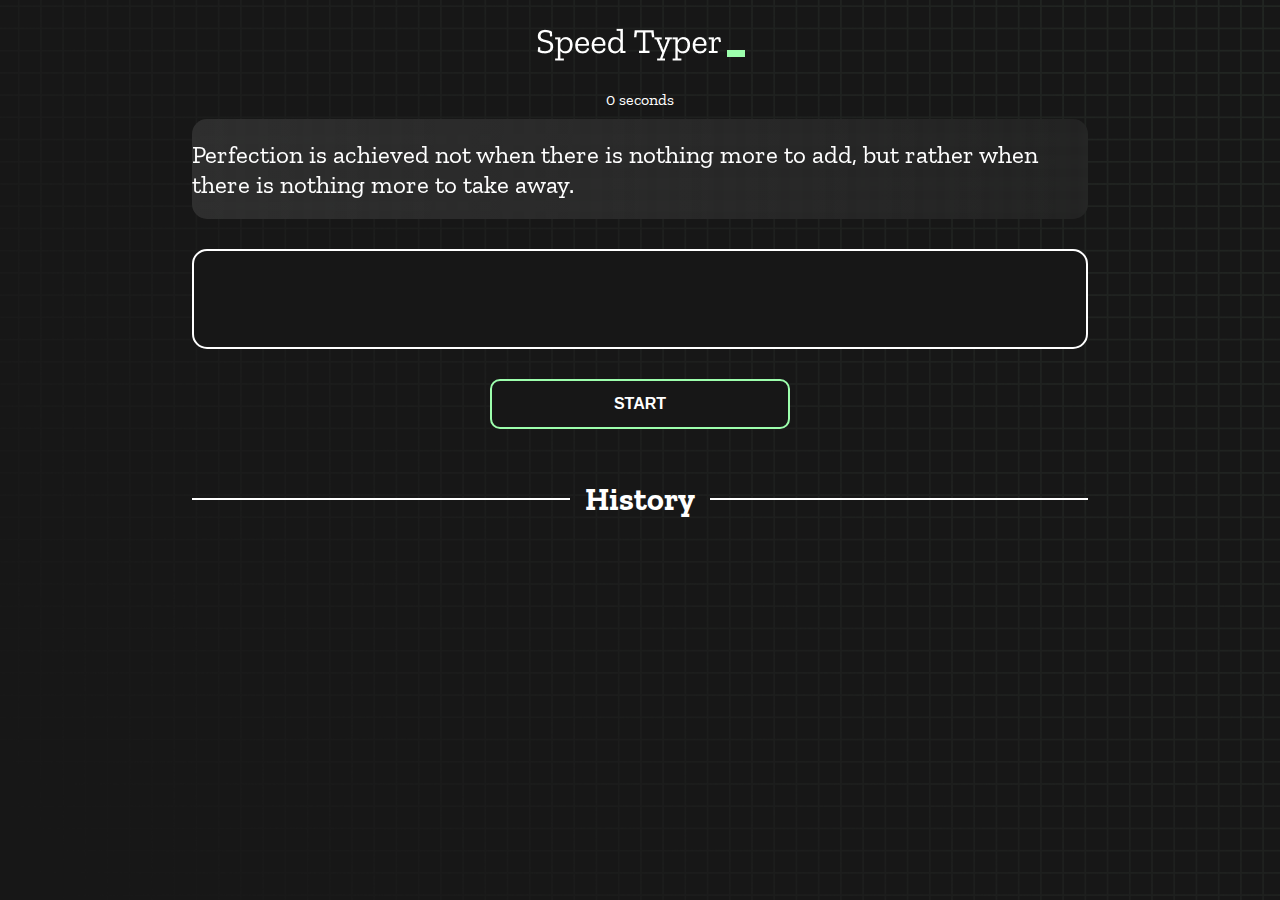
==== index.html @ 99a786cd "Initial commit" ====
<!DOCTYPE html>
<html lang="en">
  <head>
    <meta charset="UTF-8" />
    <meta http-equiv="X-UA-Compatible" content="IE=edge" />
    <meta name="viewport" content="width=device-width, initial-scale=1.0" />
    <title>Speed Monster</title>
    <link rel="stylesheet" href="styles.css" />
    <link rel="preconnect" href="https://fonts.googleapis.com" />
    <link rel="preconnect" href="https://fonts.gstatic.com" crossorigin />
    <link
      href="https://fonts.googleapis.com/css2?family=Zilla+Slab:wght@300;400;500&display=swap"
      rel="stylesheet"
    />
  </head>
  <body>
    <h1 class="title"><img src="./logo.png" /></h1>
    <div id="show-time">0 seconds</div>

    <div class="box-container">
      <div id="question"></div>

      <div id="display" class="inactive"></div>

      <div class="buttons">
        <button id="starts">START</button>
      </div>

      <div class="divider-container">
        <div class="line"></div>
        <h1 class="title2">History</h1>
        <div class="line"></div>
      </div>
      <div id="histories"></div>
    </div>

    <div id="countdown"></div>
    <div id="modal-background" class="hidden"></div>
    <div id="result" class="hidden"></div>

    <script src="./history.js"></script>
    <script src="./script.js"></script>
  </body>
</html>
---- styles.css ----
* {
  padding: 0;
  margin: 0;
  box-sizing: border-box;
}

body {
  background-image: url("./bg.png");
  background-size: cover;
  background-position: left top;
  font-family: "Zilla Slab", serif;
}

.box-container {
  width: 70%;
  margin: 0 auto;
}

#question {
  height: 100px;
  display: flex;
  align-items: center;
  justify-content: center;
  color: white;
  font-size: 25px;
  border-radius: 15px;
  background: rgb(255, 255, 255);
  background: linear-gradient(
    92.49deg,
    rgba(255, 255, 255, 0.1) 0.18%,
    rgba(255, 255, 255, 0.05) 99.85%
  );
  backdrop-filter: blur(5px);
  margin-bottom: 30px;
}

#display {
  height: 100px;
  display: flex;
  flex-wrap: wrap;
  align-items: center;
  padding-left: 5rem;
  color: white;
  font-size: 32px;
  background-color: #171717;
  border: 2px solid #9dffad;
  border-radius: 15px;
}

#countdown {
  position: fixed;
  height: 100vh;
  width: 100vw;
  background-color: rgba(0, 0, 0, 0.8);
  top: 0;
  left: 0;
  display: flex;
  align-items: center;
  justify-content: center;
  font-size: 3rem;
  color: white;
  display: none;
}
#result {
  position: fixed;
  top: 10%; 
  left: 10%;
  transform: translate(-50%, -50%);
  height: 250px;
  width: 400px;
  background-color: #171717;
  border-radius: 15px;
  border: 2px solid #9dffad;
  color: white;
  text-align: center;
  padding: 2rem;
}
#show-time{
  text-align: center;
  color: white;
  margin: 10px 0;
}

.green {
  color: #9dffad;
}
.red {
  color: #eb6565;
}
.bold {
  font-weight: 700;
}
.inactive {
  border: 2px solid white !important;
}
.hidden {
  display: none;
}
.title {
  text-align: center;
  color: white;
  margin: 20px 0;
}

.divider-container {
  height: 80px;
  display: flex;
  justify-content: center;
  align-items: center;
  gap: 15px;
  margin: 0 auto;
}

.line {
  height: 2px;
  background: white;
  width: 100%;
}

.title2 {
  color: white;
  display: block;
}

.buttons {
  display: flex;
  justify-content: center;
  margin: 30px 0;
}
button {
  padding: 10px 20px;
  border: none;
  font-size: 16px;
  font-weight: bold;
  width: 300px;
  height: 50px;
  color: white;
  background-color: #171717;
  border-radius: 10px;
  border: 2px solid #9dffad;
  cursor: pointer;
}

#histories {
  display: flex;
  flex-wrap: wrap;
  justify-content: space-around;
}

.card {
  width: 100%;
  height: 100%;
  padding: 50px;
  display: flex;
  justify-content: space-between;
  align-items: center;
  padding: 20px 30px;
  color: white;
  border-radius: 15px;
  background: rgb(255, 255, 255);
  background: linear-gradient(
    92.49deg,
    rgba(255, 255, 255, 0.1) 0.18%,
    rgba(255, 255, 255, 0.05) 99.85%
  );
  backdrop-filter: blur(5px);
  margin-bottom: 30px;
}

#modal-background {
  background: rgb(255, 255, 255);
  background: linear-gradient(
    92.49deg,
    rgba(255, 255, 255, 0.1) 0.18%,
    rgba(255, 255, 255, 0.05) 99.85%
  );
  backdrop-filter: blur(5px);
  height: 100vh;
  width: 100%;
  position: fixed;
  top: 0;
}

@media only screen and (max-width: 700px) {
  .box-container {
    padding: 0 20px;
    width: 100%;
  }
  .card {
    flex-direction: column;
  }
}
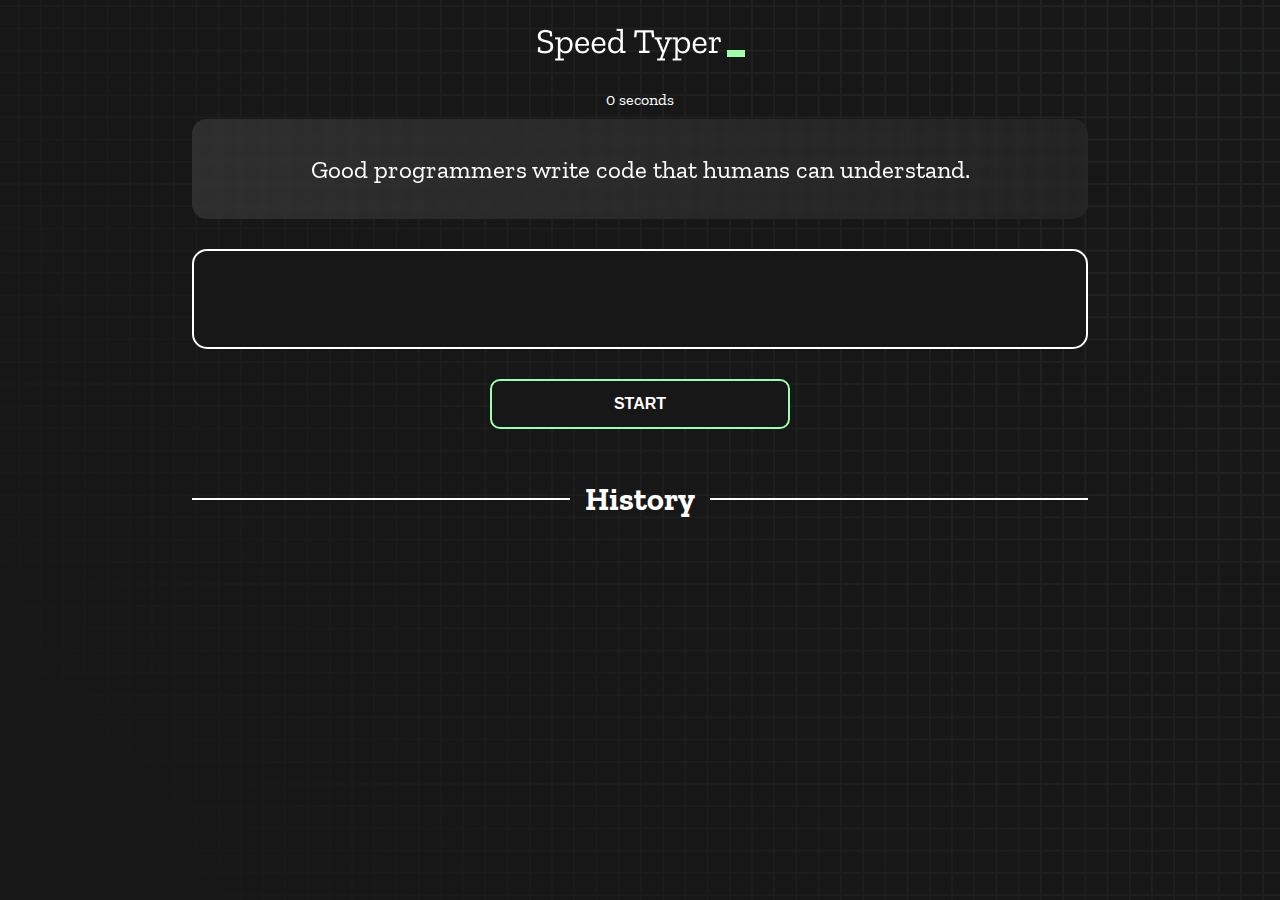
==== commit 9058188e: "responsived" ====
--- a/index.html
+++ b/index.html
@@ -4,7 +4,7 @@
     <meta charset="UTF-8" />
     <meta http-equiv="X-UA-Compatible" content="IE=edge" />
     <meta name="viewport" content="width=device-width, initial-scale=1.0" />
-    <title>Speed Monster</title>
+    <title>Speed TypoGraph</title>
     <link rel="stylesheet" href="styles.css" />
     <link rel="preconnect" href="https://fonts.googleapis.com" />
     <link rel="preconnect" href="https://fonts.gstatic.com" crossorigin />
--- a/styles.css
+++ b/styles.css
@@ -63,8 +63,8 @@
 }
 #result {
   position: fixed;
-  top: 10%; 
-  left: 10%;
+  top: 50%; 
+  left: 50%;
   transform: translate(-50%, -50%);
   height: 250px;
   width: 400px;
@@ -151,7 +151,9 @@
   width: 100%;
   height: 100%;
   padding: 50px;
-  display: flex;
+  display: grid;
+  grid-template-columns: repeat(3, 1fr);
+  gap: 20px;
   justify-content: space-between;
   align-items: center;
   padding: 20px 30px;
@@ -181,12 +183,15 @@
   top: 0;
 }
 
-@media only screen and (max-width: 700px) {
+@media only screen and (max-width: 576px) {
   .box-container {
     padding: 0 20px;
     width: 100%;
   }
   .card {
-    flex-direction: column;
+    /* flex-direction: column; */
+    display: grid;
+    grid-template-columns: repeat(1, 1fr);
+    gap: 20px;
   }
 }
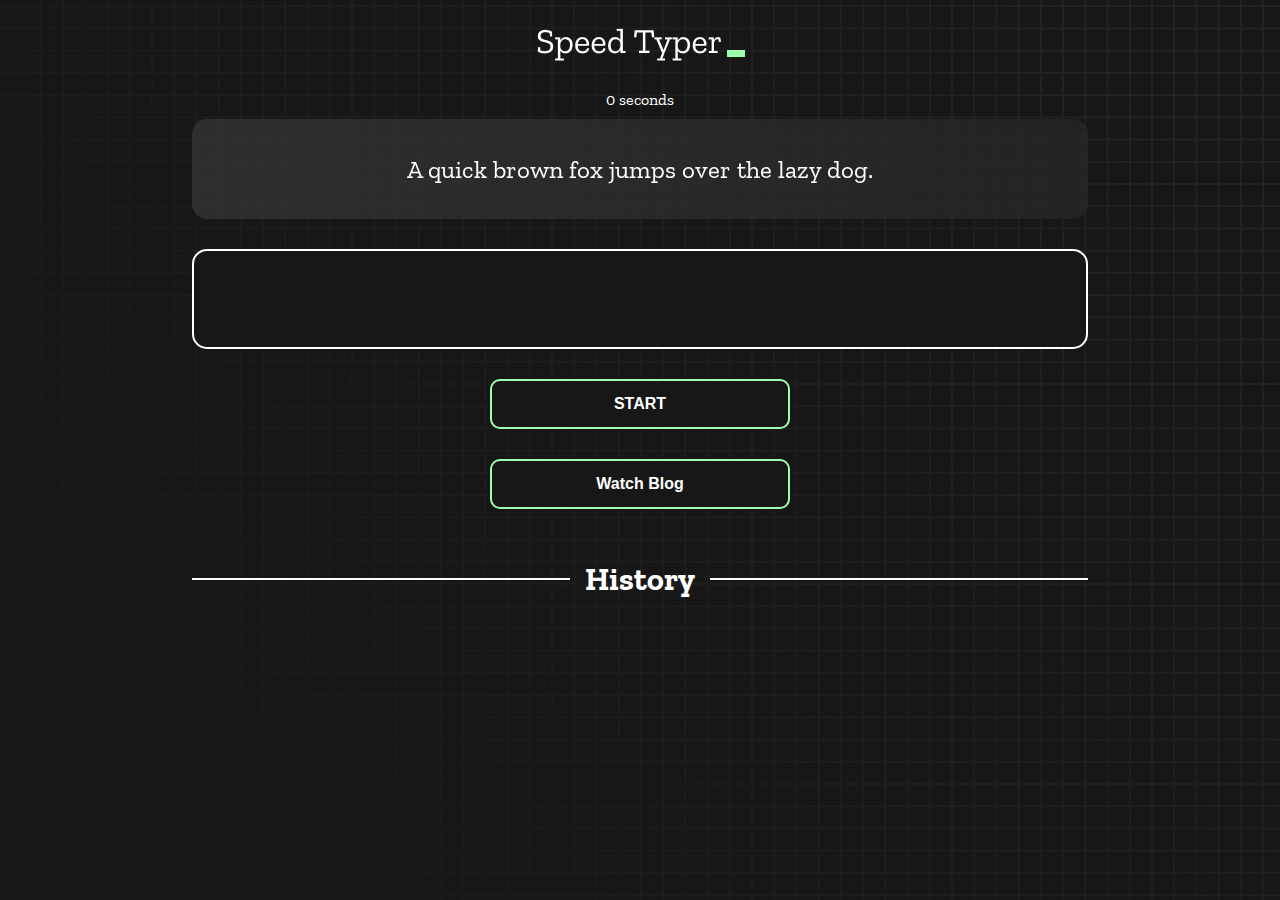
==== commit 892fe3cd: "blog btn added" ====
--- a/index.html
+++ b/index.html
@@ -25,6 +25,9 @@
       <div class="buttons">
         <button id="starts">START</button>
       </div>
+      <div class="buttons-blog">
+        <button>Watch Blog</button>
+      </div>
 
       <div class="divider-container">
         <div class="line"></div>
--- a/styles.css
+++ b/styles.css
@@ -123,6 +123,11 @@
 }
 
 .buttons {
+  display: flex;
+  justify-content: center;
+  margin: 30px 0;
+}
+.buttons-blog {
   display: flex;
   justify-content: center;
   margin: 30px 0;
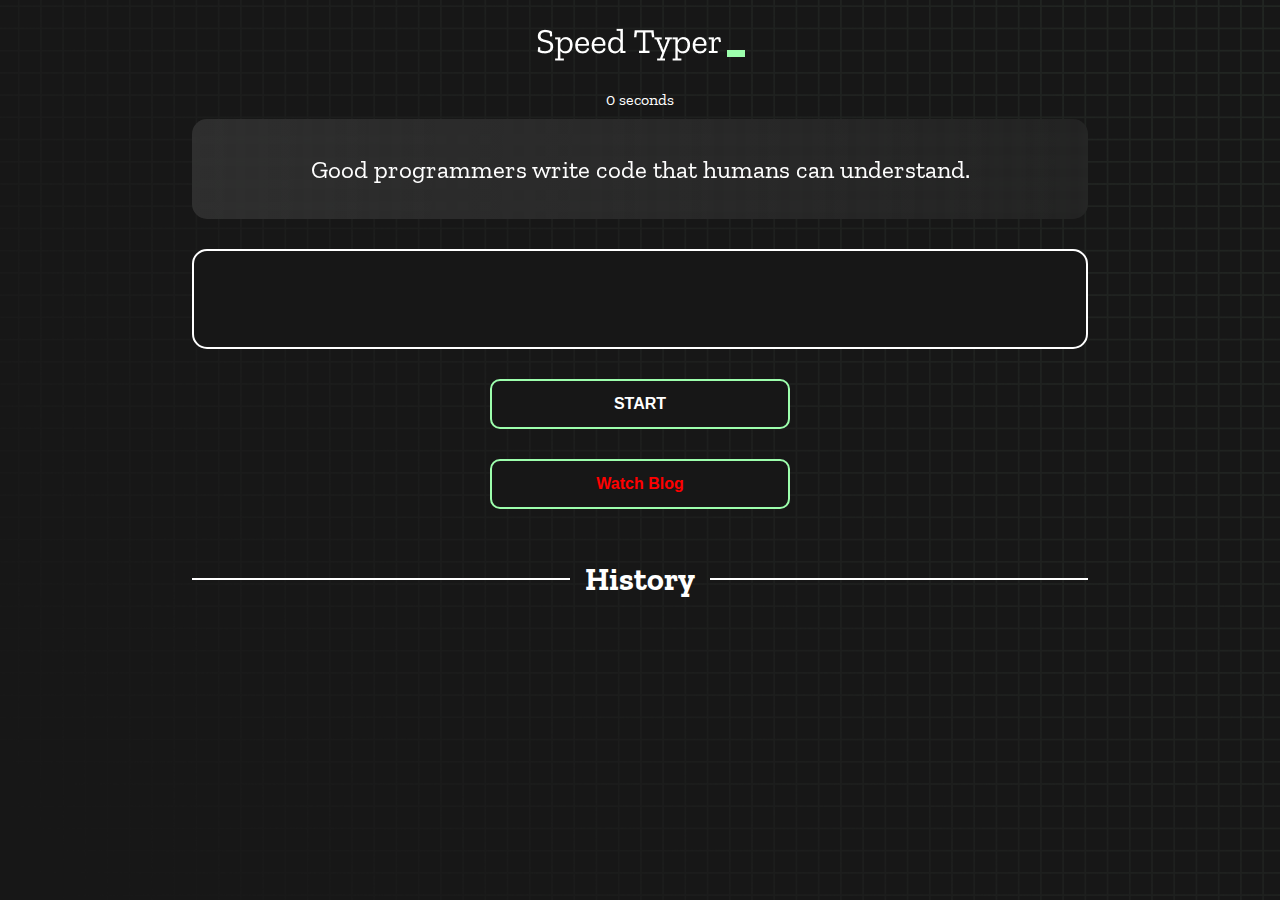
==== commit f75d062b: "blog btn linked" ====
--- a/index.html
+++ b/index.html
@@ -26,7 +26,7 @@
         <button id="starts">START</button>
       </div>
       <div class="buttons-blog">
-        <button>Watch Blog</button>
+        <button><a href="blog.html">Watch Blog</a></button>
       </div>
 
       <div class="divider-container">
--- a/styles.css
+++ b/styles.css
@@ -3,7 +3,10 @@
   margin: 0;
   box-sizing: border-box;
 }
-
+a{
+  text-decoration: none;
+  color: red;
+}
 body {
   background-image: url("./bg.png");
   background-size: cover;
